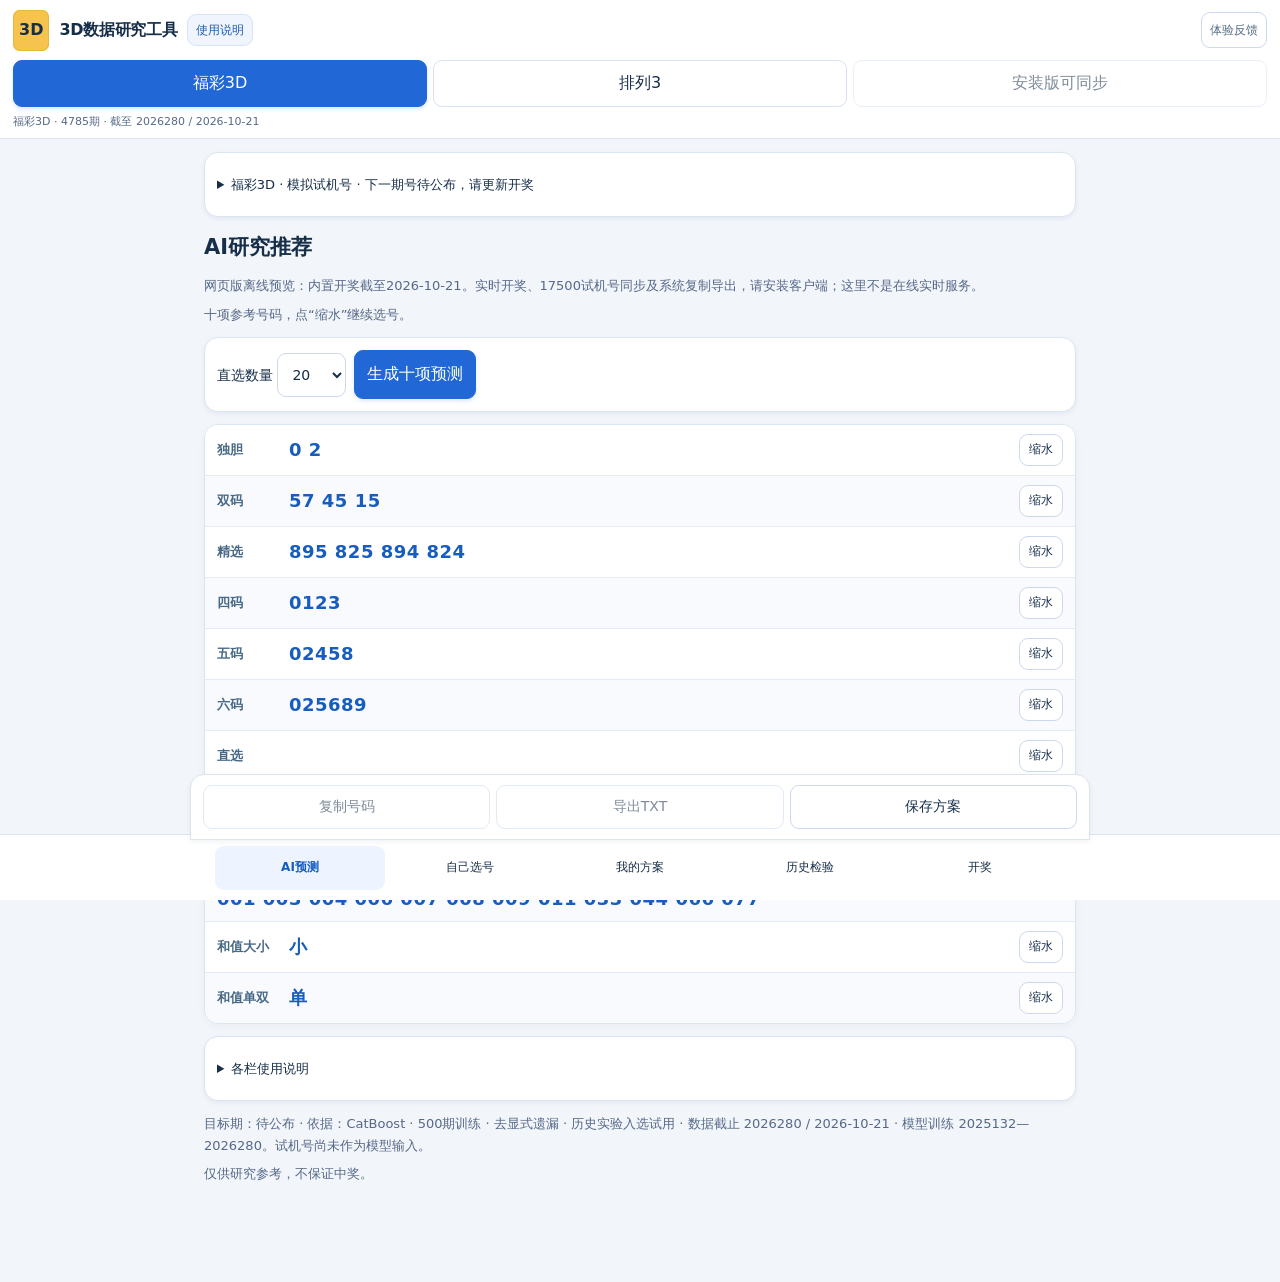
==== preview/index.html @ c7171da4 "Publish 1.0.4 ten-column trial clients and offline preview" ====
<!doctype html><html lang="zh-CN"><head><meta charset="utf-8"><meta name="viewport" content="width=device-width,initial-scale=1,viewport-fit=cover"><title>3D数据研究工具</title><link rel="stylesheet" href="style.css?v=1.0.0"><script defer src="build_info.js"></script><script defer src="conditions.js?v=1.0.0"></script><script defer src="core.js?v=1.0.0"></script><script defer src="forecast_ten.js?v=1.0.4"></script><script defer src="recovery.js?v=1.0.0"></script><script defer src="condition_ui.js?v=1.0.0"></script><script defer src="condition_panels.js?v=1.0.0"></script><script defer src="filter_flow.js?v=1.0.0"></script><script defer src="feedback.js?v=1.0.0"></script><script defer src="trial.js?v=1.0.0"></script><script defer src="workbench.js?v=1.0.0"></script><script defer src="omissions.js?v=1.0.0"></script><script defer src="workbench_ui.js?v=1.0.0"></script><script defer src="quick_conditions.js?v=1.0.0"></script><script defer src="extended_filters.js"></script><script defer src="release_checks.js?v=1.0.0"></script><script defer src="selection_ui.js?v=1.0.0"></script><script defer src="mobile_conditions.js?v=1.0.0"></script><script defer src="mobile_layout.js?v=1.0.0"></script><script defer src="app.js?v=1.0.0"></script><link rel="stylesheet" href="mobile_selection.css?v=1.0.0"><link rel="stylesheet" href="guide.css?v=1.0.0"><link rel="stylesheet" href="product_theme.css?v=1.0.0"><script defer src="product_ui.js?v=1.0.0"></script><script defer src="usability_ui.js"></script></head>
<body class="product-polish"><header><div><b class="badge">3D</b><strong>3D数据研究工具</strong><small>网页版离线预览 1.0.4</small><small class="preview-notice">离线预览 · 实时同步请用安装版</small><button id="open-usage" type="button">使用说明</button><button id="open-feedback" class="feedback-link" disabled>体验反馈</button></div><div class="switch"><button data-lottery="FC3D" class="active">福彩3D</button><button data-lottery="PL3">排列3</button><button id="update" disabled>安装版可同步</button></div><p id="status" role="status">正在读取本机数据…</p><p id="sync-status" class="hidden" role="status"></p></header>
<main><details id="trial-card" class="card hidden"><summary id="trial-summary">模拟试机号 · 尚未获取</summary><p id="trial-current"></p><p>模拟试机号 · 乐彩网（非官方）</p><p id="trial-status" role="status"></p><div class="controls"><button id="refresh-trial">刷新试机号</button><button id="open-trial-source">查看来源</button></div><p id="trial-preview" class="hidden">浏览器中显示内置记录，联网刷新请使用安卓版。</p><details><summary>最近10期试机号</summary><div id="trial-history"></div></details></details>
 <section id="prediction" class="page"><h1>AI研究推荐</h1><p>网页版离线预览：内置开奖截至2026-10-21。实时开奖、17500试机号同步及系统复制导出，请安装客户端；这里不是在线实时服务。</p><p>十项参考号码，点“缩水”继续选号。</p><div class="card controls"><label>直选数量 <select id="count"><option>10</option><option selected>20</option><option>50</option><option>100</option></select></label><button id="generate" class="primary">生成十项预测</button></div><div id="forecast"></div><div id="prediction-actions" class="card hidden mobile-actionbar"><button id="copy-forecast" disabled>复制号码</button><button id="export-forecast" disabled>导出TXT</button><button id="save-prediction">保存方案</button></div><details class="card forecast-help"><summary>各栏使用说明</summary><p>独胆：两个备选数字出现任意一个，不限位置。双码：任一组的两个不同数字同时出现，不限位置。</p><p>精选、直选：任一注与开奖号逐位相同。四码、五码、六码：开奖三位都在对应数字池内，可重号。</p><p>组三：恰有两个相同数字，不含豹子；不分位置。</p><p>和值大小：三位相加，0—13为小、14—27为大。和值单双：和值奇数为单、偶数为双。两项分别预测和检验。</p><p>本版按历史实验综合指标选入模型，尚未证明未来优势。试机号先于开奖号公布，显示当期模拟记录；预测使用已完成开奖历史，尚未把试机号作为模型输入。</p></details><p id="basis"></p><p>仅供研究参考，不保证中奖。</p></section>
 <section id="filter" class="page hidden"><div id="quick-flow" class="quick-flow hidden"></div><h1>自己选号与缩水</h1><p id="condition-instructions">选分类、勾取值，再计算。已启用的条件同时生效。</p><div id="workbench-base" class="card hidden"></div><div id="filter-explanation" class="hidden"><details class="card"><summary id="filter-selected-count">已选0项条件</summary><div id="filter-selected"></div></details><div id="filter-conflict" class="card hidden" role="status"></div><details class="card"><summary>查看缩水过程</summary><p id="filter-flow-status">计算后显示每步筛掉多少注。</p><p id="filter-baseline"></p><div id="filter-steps"></div></details></div><div id="quick-condition-menu" class="quick-condition-menu hidden"></div><div id="condition-panel-actions" class="condition-panel-actions hidden"><button id="condition-mode-common">常用条件</button><button id="condition-mode-all">全部条件</button></div><div id="condition-category-nav" class="condition-nav" aria-label="缩水条件分类"></div><div id="condition-categories"></div><div id="workbench-rules" class="card hidden"></div><details class="card"><summary>定位选择：百、十、个位</summary><div id="positions"></div><label>号码形态 <select id="pattern"><option value="all">全部</option><option value="group6">组六（全不同）</option><option value="group3">组三（恰好两同）</option><option value="triple">豹子（三同）</option></select></label></details><details class="card"><summary>组选间距与数值范围</summary><p>可设置最小值到最大值；和值、和尾、跨度也可在上方类别中多选。</p><div class="controls"><select id="field" aria-label="条件"></select><input id="range-min" type="number" min="0" value="0" aria-label="最小值"><span>到</span><input id="range-max" type="number" min="0" value="27" aria-label="最大值"><select id="range-polarity" class="condition-polarity" aria-label="数值范围处理方式"><option value="keep">保留所选</option><option value="exclude">排除所选</option></select><button id="add-range">添加</button></div><div id="ranges"></div></details><div class="card"><p id="snapshot">没有使用预测快照</p><button id="clear-snapshot" class="hidden">移除预测条件</button></div><details id="number-panel" class="card"><summary>查看保留号码</summary><textarea id="numbers" readonly aria-label="保留号码" rows="6"></textarea><button id="copy-numbers">复制号码</button></details><div class="card mobile-actionbar filter-actionbar"><p id="remaining">还未计算</p><button id="run-filter" class="primary">计算</button><button id="view-numbers">看号码</button><button id="quick-copy-numbers">复制</button><button id="save-filter">保存方案</button><button id="clear-filter">清空</button></div></section>
 <section id="plans" class="page hidden"><h1>我的方案</h1><p>方案和号码只保存在这台手机。安卓方案暂不与Windows方案互导。</p><div id="plan-list"></div></section>
 <section id="checks" class="page hidden"><h1>历史检验</h1><div class="card controls"><label>最近 <select id="window"><option>30</option><option>50</option><option>100</option><option>300</option></select>期</label><button id="check-ai" class="primary">检验AI十项</button><button id="cancel-check">取消</button><label>保存的方案 <select id="check-plan"><option value="">先保存一个方案</option></select></label><button id="check-fixed">检验该方案</button></div><p id="progress" role="status"></p><div id="check-result"></div><div class="card"><p>AI检验读取使用开奖前历史重建的已审计记录，按固定周期训练；未覆盖期数跳过，不是当时已发布的预测。固定方案检验则用当前保存的号码与过去开奖比较，不能算作提前预测。</p><p>“猜中期数”表示号码符合该栏规则；各栏规则和随机基准不同。历史命中率不代表未来中奖概率。</p></div></section>
 <section id="draws" class="page hidden"><h1>开奖历史</h1><div id="omission-workbench" class="card hidden"></div><div id="draw-list"></div><div class="card"><h2>版本更新</h2><p id="release-status">公开下载页可直接查看版本和下载APK。</p><button id="check-release">检查新版</button><button id="open-download">打开下载页</button><p>新版发布后，下载页自动更新。安装新APK需要你确认；更新时须使用同一签名。开奖数据可以单独更新。</p></div></section>
</main><nav aria-label="页面"><button data-page="prediction" class="active">AI预测</button><button data-page="filter">自己选号</button><button data-page="plans">我的方案</button><button data-page="checks">历史检验</button><button data-page="draws">开奖</button></nav><div id="feedback-panel" class="feedback-overlay hidden" role="dialog" aria-modal="true" aria-labelledby="feedback-title"><div class="card feedback-card"><div class="feedback-heading"><h2 id="feedback-title">体验反馈</h2><button id="close-feedback">关闭</button></div><p>遇到问题或有功能建议，可以通过微信联系我。</p><strong id="feedback-contact">微信：RURU250203</strong><button id="copy-feedback-contact">复制微信号</button><label for="feedback-type">反馈类型</label><select id="feedback-type"><option>使用问题</option><option>功能建议</option><option>开奖数据</option><option>其他反馈</option></select><label for="feedback-message">问题或建议</label><textarea id="feedback-message" rows="5" maxlength="1000" placeholder="例如：在哪个页面、怎样操作后出现了什么问题"></textarea><button id="copy-feedback-message" class="primary">复制反馈内容</button><div id="feedback-output-wrap" class="hidden"><label for="feedback-output">整理好的反馈</label><textarea id="feedback-output" readonly rows="5"></textarea></div><p id="feedback-note" role="status">复制后通过微信发送；也可以附上问题截图。</p></div></div><div id="toast" role="status" class="hidden"></div></body></html>
---- preview/style.css ----
:root{font:16px system-ui,-apple-system,"Microsoft YaHei",sans-serif;color:#172342;background:#f3f6fc}*{box-sizing:border-box}body{margin:0}header{padding:14px 16px 8px;background:#fff;border-bottom:1px solid #dce5f3}header>div:first-child{display:flex;align-items:center;gap:10px;flex-wrap:wrap}header small{color:#657594;font-size:12px}.badge{background:#f7c14a;padding:8px;border-radius:10px}.switch{display:flex;gap:8px;margin-top:14px}.switch button{flex:1}h1{font-size:23px;margin:14px 0}h2{font-size:17px;margin:0 0 12px}p{line-height:1.65;color:#566988;font-size:14px;overflow-wrap:anywhere}#status{margin-bottom:0;font-size:12px}main{padding:8px 14px 90px;max-width:900px;margin:auto}.card{background:#fff;border:1px solid #dce5f3;border-radius:14px;padding:16px;margin:12px 0}button,select,input,textarea{font:inherit;border:1px solid #ccd9ed;border-radius:9px;background:#fff;color:inherit}button{min-height:44px;padding:9px 12px;cursor:pointer}button:disabled{opacity:.5;cursor:default}button.active,button.primary{background:#2565dd;color:#fff;border-color:#2565dd}button:focus-visible,input:focus-visible,select:focus-visible{outline:3px solid #85b6ff}input,select{padding:10px;min-height:44px;max-width:100%}.controls{display:flex;gap:8px;flex-wrap:wrap;align-items:center}label{font-size:14px}.forecast-row{margin:10px 0;background:#fff;border:1px solid #dce5f3;border-radius:13px;padding:14px}.forecast-row h2{display:flex;align-items:center;justify-content:space-between}.forecast-row .values{font-size:20px;color:#215dcb;font-weight:700;letter-spacing:1px;line-height:1.8;overflow-wrap:anywhere}.forecast-row p{font-size:12px;margin:8px 0}.forecast-row button{font-size:12px;min-height:36px}.position{margin-bottom:14px}.digits{display:flex;flex-wrap:wrap;gap:6px;margin-top:8px}.digits button{width:42px;padding:8px}.range{display:flex;justify-content:space-between;align-items:center;margin-top:10px}#range-min,#range-max{width:68px}#numbers{width:100%;margin:12px 0;padding:10px;line-height:1.6;resize:vertical}.hidden{display:none!important}nav{position:fixed;bottom:0;left:0;right:0;display:flex;background:#fff;padding:8px 5px max(8px,env(safe-area-inset-bottom));border-top:1px solid #dce5f3;z-index:5}nav button{flex:1;border:0;font-size:12px;padding:10px 2px}#toast{position:fixed;bottom:88px;left:16px;right:16px;max-width:650px;margin:auto;background:#172342;color:white;padding:14px;border-radius:12px;z-index:9;font-size:14px}.table-wrap{overflow:auto}table{width:100%;border-collapse:collapse;font-size:13px}td,th{padding:12px 7px;border-bottom:1px solid #e4ebf6;text-align:left;white-space:nowrap}summary{cursor:pointer;padding:8px 0}pre{white-space:pre-wrap;overflow-wrap:anywhere;font:13px system-ui;line-height:1.65}.plan-card button{margin:4px}#remaining{font-weight:700;color:#215dcb}@media(min-width:720px){nav{justify-content:center}nav button{max-width:170px}#forecast{display:grid;grid-template-columns:1fr 1fr;gap:0 12px}}@media(max-width:370px){main{padding-left:10px;padding-right:10px}button{padding:8px}header strong{font-size:15px}}
.condition-category>summary{display:flex;justify-content:space-between;align-items:center;gap:8px;min-height:44px}.condition-category>summary:before{content:'▸';color:#2565dd}.condition-category[open]>summary:before{content:'▾'}.condition-status{font-size:12px;color:#657594;margin-left:auto}.condition-status.enabled{color:#128363}.condition-options{display:grid;grid-template-columns:repeat(auto-fill,minmax(65px,1fr));gap:7px;margin:12px 0}.condition-chip{display:flex;align-items:center;justify-content:center;gap:5px;min-height:44px;border:1px solid #dce5f3;border-radius:9px;cursor:pointer;padding:6px;font-size:13px}.condition-chip input{padding:0;min-height:0;width:16px;height:16px;accent-color:#2565dd}.condition-chip:has(input:checked){background:#edf4ff;border-color:#2565dd}.condition-clause{padding:12px 0;border-top:1px solid #e4ebf6;margin-top:10px}.condition-clause select{width:100%}.condition-clause input[type=text]{width:140px}
/* Mobile operation layout: fixed primary actions and one condition editor. */
header{padding:10px 14px 7px}.badge{padding:6px}header strong{font-size:16px}header small{font-size:11px}.switch{margin-top:8px;gap:6px}.switch button{padding:8px;min-height:40px}#status{font-size:11px;line-height:1.5;margin-top:7px}main{padding-bottom:200px}h1{font-size:21px;margin:12px 0 8px}.page>p{margin:7px 0;font-size:13px}.card{padding:12px}.mobile-actionbar{position:fixed;bottom:calc(60px + env(safe-area-inset-bottom));left:0;right:0;max-width:900px;margin:0 auto;z-index:6;display:flex;gap:6px;align-items:center;justify-content:center;border-radius:14px 14px 0 0;padding:10px 12px;box-shadow:0 -4px 14px #1723420d}.mobile-actionbar button{flex:1;font-size:14px;padding:8px;min-height:44px}.filter-actionbar{flex-wrap:wrap}.filter-actionbar #remaining{flex-basis:100%;margin:0 0 3px;font-size:13px;line-height:1.4}#toast{bottom:170px}.condition-nav{display:grid;grid-template-columns:repeat(5,minmax(0,1fr));gap:6px;margin:12px 0}.condition-nav button{display:flex;flex-direction:column;justify-content:center;align-items:center;min-height:44px;padding:6px 2px;font-size:12px;line-height:1.3;gap:2px}.condition-nav small:empty{display:none}.condition-nav small{font-size:10px}.condition-nav button.enabled:not(.active){border-color:#128363;color:#128363}.condition-category{margin-top:10px}.condition-category>p{font-size:12px;margin:8px 0}.condition-clause p{font-size:12px;margin:8px 0}.condition-options{gap:6px;margin:8px 0}.condition-chip{padding:5px}.condition-clause .controls strong{font-size:13px}.condition-clause .controls button{min-height:36px;font-size:12px;padding:5px 8px}#forecast{display:block;background:#fff;border:1px solid #dce5f3;border-radius:14px;overflow:hidden}.forecast-row{padding:9px 12px;margin:0;border:0;border-bottom:1px solid #e4ebf6;border-radius:0}.forecast-row:last-child{border-bottom:0}.forecast-row h2{font-size:15px;margin:0 0 2px}.forecast-row button{min-height:32px;padding:4px 9px;font-size:12px}.forecast-row .values{font-size:18px;line-height:1.5;letter-spacing:.5px}.forecast-row p{display:none}.forecast-help{font-size:13px}.forecast-help p{font-size:12px}.page.hidden .mobile-actionbar{display:none}@media(max-width:360px){.condition-nav{grid-template-columns:repeat(4,minmax(0,1fr))}.mobile-actionbar button{font-size:13px}}@media(min-width:720px){#forecast{display:block}.condition-nav{grid-template-columns:repeat(10,minmax(0,1fr))}}
.forecast-row{display:grid;grid-template-columns:44px minmax(0,1fr) 44px;align-items:center;column-gap:8px}.forecast-row h2{display:block;margin:0;grid-column:1;grid-row:1}.forecast-row .values{grid-column:2;grid-row:1}.forecast-row button{grid-column:3;grid-row:1;justify-self:end}.forecast-row.long-values .values{grid-column:1/-1;grid-row:2;margin-top:4px}
#sync-status{font-size:11px;line-height:1.5;margin:5px 0 0}
.filter-selected-row{display:flex;align-items:center;gap:8px;padding:8px 0;border-bottom:1px solid #e4ebf6}.filter-selected-row span{flex:1;min-width:0;overflow-wrap:anywhere;font-size:13px;line-height:1.6}.filter-selected-row button{flex-shrink:0;font-size:13px}.filter-step{padding:8px 0;border-bottom:1px solid #e4ebf6}.filter-step p{margin:5px 0}#filter-conflict{background:#fff7ee;border-color:#edc795}#filter-conflict h2{font-size:16px;line-height:1.6}.filter-actionbar button{min-width:0;font-size:12px;padding:8px 4px}

.feedback-link{margin-left:auto;font-size:12px;padding:5px 8px;min-height:36px}.feedback-overlay{position:fixed;inset:0;z-index:20;background:#17234288;display:flex;align-items:center;justify-content:center;padding:16px max(12px,env(safe-area-inset-right)) 16px max(12px,env(safe-area-inset-left))}.feedback-card{width:100%;max-width:460px;max-height:calc(100vh - 32px);max-height:calc(100dvh - 32px);overflow-y:auto;margin:0}.feedback-heading{display:flex;align-items:center;justify-content:space-between;gap:12px}.feedback-heading h2{margin:0}.feedback-card label{display:block;margin:12px 0 6px}.feedback-card textarea,.feedback-card select{width:100%;padding:10px;line-height:1.6}.feedback-card strong{display:block;margin:8px 0;overflow-wrap:anywhere}.feedback-card textarea{resize:vertical}.feedback-card #copy-feedback-message{width:100%;margin-top:10px}.feedback-open{overflow:hidden}#trial-card{margin:5px 0;font-size:13px}#trial-card p{font-size:12px;margin:6px 0}#trial-card summary{overflow-wrap:anywhere}#trial-current{font-weight:700;color:#215dcb}

.condition-panel-actions{display:flex;gap:8px;margin:12px 0}.condition-panel-actions button{flex:1}.condition-panel-actions~#condition-categories .condition-category>summary{gap:6px}.condition-panel-actions~#condition-categories .condition-options{grid-template-columns:repeat(auto-fill,minmax(48px,1fr))}.condition-panel-actions~#condition-categories .condition-clause{padding:8px 0}.condition-panel-actions~#condition-categories .condition-category>p{margin:4px 0;font-size:11px}

/* Base pools, extra conditions and omission statistics share the existing mobile layout. */
#workbench-base label,#wb-rule-form label,#omission-workbench label{display:block;margin:10px 0}#workbench-base input,#workbench-base textarea,#wb-rule-form input,#wb-rule-form textarea,#omission-workbench input{width:100%;box-sizing:border-box;margin-top:5px}#workbench-base button,#workbench-rules button{margin:4px 5px 4px 0}#workbench-base select,#workbench-rules select{max-width:100%}.wb-saved-row{border-top:1px solid #dce5f4;padding:12px 0}.wb-saved-row strong,.wb-saved-row p{overflow-wrap:anywhere}.omission-menu{display:grid;grid-template-columns:repeat(3,minmax(0,1fr));gap:7px}.omission-menu button{font-size:12px;padding:10px 4px}.omission-row{display:grid;grid-template-columns:1fr 1fr;gap:6px;border-top:1px solid #dce5f4;padding:12px 0;font-size:12px}.omission-row strong{grid-column:1/-1;font-size:16px}.omission-row span{overflow-wrap:anywhere}#omission-workbench .controls{flex-wrap:wrap}#omission-workbench p{font-size:12px;line-height:1.6}

.quick-flow,.quick-condition-menu{display:grid;gap:7px;margin:12px 0}.quick-flow{grid-template-columns:repeat(3,minmax(0,1fr))}.quick-flow #clear-filter{grid-column:1/-1;justify-self:end;font-size:12px;min-height:32px}.quick-condition-menu{grid-template-columns:repeat(3,minmax(0,1fr))}.quick-flow button,.quick-condition-menu button{padding:9px 4px;font-size:12px;min-height:42px}.quick-editor-row{border-top:1px solid #e4ebf6;padding:10px 0}.quick-editor-row label{display:block;margin:8px 0}.quick-editor-row input[type=text],.quick-editor-row textarea{width:100%;box-sizing:border-box;margin-top:5px}.quick-editor-row textarea{min-height:100px}.quick-editor-row p{font-size:12px;line-height:1.6}.quick-digits{display:grid;grid-template-columns:repeat(5,minmax(0,1fr));gap:6px}.quick-digits label{display:flex;gap:4px;align-items:center;border:1px solid #dce5f4;border-radius:8px;padding:8px}.quick-digits input{width:auto}.quick-condition-card>summary{display:flex;justify-content:space-between;gap:8px}.quick-condition-card select{max-width:100%;margin:8px 0}.quick-rule-note{color:#446080}.quick-actionbar #wb-base-transfer{margin:0;min-width:0;flex:1}.quick-actionbar button{flex:1;min-width:0}.quick-actionbar .hidden{display:none}#quick-recovery{background:#fff7ee}
---- preview/mobile_selection.css ----
.mobile-direct-selection #filter h1{font-size:21px;margin:12px 0 6px}
.mobile-direct-selection:has(#filter:not(.hidden)) #trial-card{display:none}
.mobile-direct-selection>header{padding:10px 13px 8px}
.mobile-direct-selection>header small{display:none}
.mobile-direct-selection>header .badge{padding:6px;border-radius:7px}
.mobile-direct-selection>header .switch{margin-top:9px}
.mobile-direct-selection>header #status{font-size:11px;margin:7px 0 0}
.mobile-direct-selection #mobile-filter-heading{display:flex;align-items:center;justify-content:space-between;gap:8px}
.mobile-direct-selection #mobile-filter-heading #clear-filter{font-size:11px;min-height:30px;padding:4px 8px}
.mobile-direct-selection #condition-instructions{font-size:12px;margin:4px 0 10px}
.mobile-direct-selection #quick-flow{position:sticky;top:0;z-index:4;display:grid;grid-template-columns:repeat(3,minmax(0,1fr));gap:5px;background:#f3f6fc;padding:7px 0;margin:0 0 10px}
.mobile-direct-selection #quick-flow button{min-height:43px;font-size:15px;font-weight:600;border-radius:7px}
.mobile-direct-selection #quick-flow #clear-filter{grid-column:1/-1;min-height:28px;padding:3px 8px;font-size:11px;justify-self:end;font-weight:400}
.mobile-direct-selection #mobile-filter-panels{min-width:0}
.mobile-direct-selection #mobile-condition-picker{width:100%;min-height:43px;margin:0 0 10px;font-size:14px;background:#fff}
.mobile-direct-selection #quick-condition-menu,.mobile-direct-selection #condition-panel-actions{display:none!important}
.mobile-direct-selection #workbench-base{margin-top:0;padding:13px;border-radius:10px}
.mobile-direct-selection #workbench-base>h2{font-size:16px;margin-bottom:6px}
.mobile-direct-selection #workbench-base>p{font-size:12px;margin:6px 0}
.mobile-direct-selection #wb-base-current{padding:9px;background:#edf4ff;border-radius:7px;color:#215dcb;font-weight:600}
.mobile-direct-selection #workbench-base textarea{min-height:105px;font:15px/1.7 Consolas,monospace;padding:9px}
.mobile-direct-selection #workbench-base input{min-height:42px;padding:9px}
.mobile-direct-selection #workbench-base button{min-height:40px;font-size:13px;padding:7px 10px;margin:4px 4px 4px 0}
.mobile-direct-selection #wb-rule-shortcut{display:none}
.mobile-direct-selection .desktop-hidden-base-use,.mobile-direct-selection .quick-editor-row>label:first-child{display:none!important}
.mobile-direct-selection .desktop-base-choice{display:inline-flex!important;align-items:center;gap:8px;min-height:44px;margin:5px 4px!important;padding:7px 12px;border:1px solid #ccd9ed;border-radius:7px;cursor:pointer}
.mobile-direct-selection .desktop-base-choice input[type=radio]{width:19px!important;height:19px!important;min-height:0!important;padding:0!important;margin:0!important;accent-color:#2565dd}
.mobile-direct-selection .desktop-base-choice:has(input:checked){background:#edf4ff;border-color:#2565dd;color:#215dcb}
.mobile-direct-selection .wb-saved-row{padding:12px 0}
.mobile-direct-selection .wb-saved-row p{font-size:11px;line-height:1.5;margin:6px 0}
.mobile-direct-selection #quick-condition-menu{margin:0 0 10px;grid-template-columns:repeat(3,minmax(0,1fr));gap:5px}
.mobile-direct-selection #quick-condition-menu button{font-size:12px;min-height:40px;border-radius:7px}
.mobile-direct-selection #condition-panel-actions{margin:8px 0}
.mobile-direct-selection #condition-panel-actions button{min-height:35px;font-size:13px}
.mobile-direct-selection .condition-category,.mobile-direct-selection .quick-condition-card{border-radius:9px;padding:12px;margin:8px 0;scroll-margin-top:66px}
.mobile-direct-selection #mobile-filter-conditions>details.card{scroll-margin-top:66px}
.mobile-direct-selection .condition-category>summary,.mobile-direct-selection .quick-condition-card>summary{font-size:14px;min-height:36px;padding:4px 0}
.mobile-direct-selection .condition-category>p{font-size:11px!important;line-height:1.5;margin:5px 0!important}
.mobile-direct-selection .condition-clause{margin-top:6px;padding:7px 0}
.mobile-direct-selection .condition-clause p{font-size:12px;margin:7px 0}
.mobile-direct-selection .condition-clause .controls strong{font-size:12px;font-weight:400;margin-right:auto}
.mobile-direct-selection .condition-clause .controls button{min-height:32px;font-size:11px;padding:5px 7px}
.mobile-direct-selection .condition-options,.mobile-direct-selection .quick-digits{display:grid;grid-template-columns:repeat(5,minmax(0,1fr));gap:5px;margin:8px 0}
.mobile-direct-selection #condition-categories .condition-options.mobile-digit-grid,.mobile-direct-selection .quick-digits.mobile-digit-grid{grid-template-columns:repeat(10,minmax(0,1fr));gap:3px}
.mobile-direct-selection #condition-categories .condition-options.mobile-value-grid{grid-template-columns:repeat(7,minmax(0,1fr));gap:4px}
.mobile-direct-selection .condition-chip,.mobile-direct-selection .quick-digits label{position:relative;display:flex;align-items:center;justify-content:center;min-width:0;min-height:42px;border-radius:6px;padding:5px 2px;font-size:13px;margin:0}
.mobile-direct-selection .mobile-digit-grid label{font-size:15px}
.mobile-direct-selection .condition-chip input,.mobile-direct-selection .quick-digits input{position:absolute;opacity:0;inset:0;width:100%;height:100%;min-height:0;margin:0;padding:0;cursor:pointer}
.mobile-direct-selection .condition-chip:has(input:checked),.mobile-direct-selection .quick-digits label:has(input:checked){background:#2565dd;color:#fff;border-color:#2565dd}
.mobile-direct-selection .condition-chip.mobile-selected,.mobile-direct-selection .quick-digits label.mobile-selected{background:#2565dd;color:#fff;border-color:#2565dd}
.mobile-direct-selection .condition-chip:has(input:focus-visible),.mobile-direct-selection .quick-digits label:has(input:focus-visible){outline:3px solid #85b6ff;outline-offset:1px}
.mobile-direct-selection .desktop-paused-note{font-size:12px;color:#80602e;background:#fff7e9;padding:8px;border-radius:6px}
.mobile-direct-selection .desktop-paused-rule .quick-digits{opacity:.55}
.mobile-direct-selection #workbench-rules{padding:12px;border-radius:9px}
.mobile-direct-selection #workbench-rules>h2{font-size:15px}
.mobile-direct-selection #filter-explanation .card{border-radius:9px;padding:12px;margin:0 0 10px}
.mobile-direct-selection #number-panel{margin:8px 0;padding:12px;border-radius:9px}
.mobile-direct-selection #number-panel textarea{font-size:16px;line-height:1.8;min-height:180px;background:#f8faff;color:#244c86}
.mobile-direct-selection #number-panel #copy-numbers{display:none}
.mobile-direct-selection #filter .quick-actionbar{position:fixed;bottom:66px;left:0;right:0;width:100%;margin:0;padding:10px 12px;background:#fff;border-top:1px solid #dce5f3;border-radius:0;z-index:5;box-shadow:0 -4px 14px #1723420d;gap:6px}
.mobile-direct-selection #filter .quick-actionbar #remaining{font-size:13px;flex-basis:100%;line-height:1.5;margin:0 0 3px}
.mobile-direct-selection #filter .quick-actionbar button{min-height:44px;font-size:13px;flex:1;padding:7px 3px;margin:0}
.mobile-direct-selection #filter .quick-actionbar #run-filter{flex:1.25;font-weight:700}
.mobile-direct-selection main{padding-bottom:210px}
.mobile-direct-selection nav{min-height:66px;align-items:center}
.mobile-direct-selection nav button{min-height:44px}
.mobile-direct-selection #toast{bottom:190px}
@media(min-width:720px){.mobile-direct-selection #filter{max-width:600px;margin:auto}.mobile-direct-selection #filter .quick-actionbar{max-width:600px;left:50%;transform:translateX(-50%)}}
.mobile-condition-overview-on #mobile-condition-picker{display:none}
.mobile-condition-overview-on #mobile-condition-overview{scroll-margin-top:66px}
.mobile-condition-overview-on .mobile-overview-title{display:flex;justify-content:space-between;align-items:center;margin:0 0 9px;font-size:14px}
.mobile-condition-overview-on .mobile-overview-title>span{font-size:11px;color:#6b7b96}
.mobile-condition-overview-on #mobile-condition-grid{display:grid;grid-template-columns:repeat(4,minmax(0,1fr));gap:6px}
.mobile-condition-overview-on .mobile-condition-tile{position:relative;display:flex;align-items:center;justify-content:center;min-width:0;min-height:44px;margin:0;padding:9px 2px;background:#fff;border:1px solid #d4deef;border-radius:7px;color:#243953;font-size:12px;line-height:1.35;overflow-wrap:anywhere}
.mobile-condition-overview-on .mobile-condition-tile small{position:absolute;top:1px;right:3px;font-size:9px;line-height:1;color:#2160c7}
.mobile-condition-overview-on .mobile-condition-tile.is-selected{background:#eaf2ff;border-color:#2768df;color:#164eaf;font-weight:600}
.mobile-condition-overview-on .mobile-condition-tile.is-incomplete{border-color:#b57725;background:#fff5e5;color:#8b590d}
.mobile-condition-overview-on .mobile-condition-tile.is-editing{box-shadow:inset 0 0 0 1px #2768df}
.mobile-condition-overview-on .mobile-condition-tile:focus-visible{outline:3px solid #85b6ff;outline-offset:1px}
.mobile-condition-overview-on #mobile-selected-overview{margin-top:10px;border:1px solid #d4deef;border-radius:7px;background:#fff;padding:10px;font-size:12px}
.mobile-condition-overview-on #mobile-selected-overview summary{min-height:24px;line-height:24px}
.mobile-condition-overview-on #mobile-selected-overview>div>div{display:flex;gap:5px;border-top:1px solid #e4eaf4;margin-top:7px;padding-top:7px}
.mobile-condition-overview-on #mobile-selected-overview button{min-height:40px;text-align:left;white-space:normal;font-size:12px;padding:6px;min-width:0;overflow-wrap:anywhere}
.mobile-condition-overview-on #mobile-selected-overview button:first-child{flex:1}
.mobile-condition-overview-on .mobile-reference-link{margin:5px 0 0;font-size:11px;padding:3px 6px;min-height:32px;background:transparent;color:#657b9e;border:0}
.mobile-condition-overview-on .mobile-editor-heading{display:flex;align-items:center;gap:12px;margin:8px 0;font-size:14px;scroll-margin-top:66px}
.mobile-condition-overview-on .mobile-editor-heading button{min-height:42px;font-size:13px;padding:6px 10px}
.mobile-condition-overview-on #condition-categories>.condition-category:not(.mobile-editing),.mobile-condition-overview-on #quick-cards>.quick-condition-card:not(.mobile-editing),.mobile-condition-overview-on #mobile-filter-conditions>details.card:not(.mobile-editing),.mobile-condition-overview-on #mobile-filter-conditions>.card:not(#workbench-rules):not(.mobile-editing){display:none!important}
.mobile-condition-overview-on #condition-categories>.condition-category.mobile-editing{display:block!important}
.mobile-condition-overview-on #workbench-rules.mobile-tools-empty{display:none!important}
.mobile-condition-overview-on #workbench-rules:not(.mobile-tools-empty){display:block!important;margin-top:0;padding:0;border:0;background:transparent}
.mobile-condition-overview-on #workbench-rules>h2{display:none}
/* Keep the catalogue and the active editor in independent panes. */
.mobile-editor-open #mobile-filter-panels{min-height:100vh}
.mobile-editor-open #quick-flow{position:fixed;top:0;left:0;right:0;margin:0;padding:7px 12px;height:58px;z-index:12;box-sizing:border-box}
.mobile-editor-open #mobile-filter-conditions:not(.hidden){position:fixed;inset:58px 0 176px;z-index:11;background:#f3f6fc;padding:8px 12px;display:flex;flex-direction:column;min-height:0;overflow:hidden;overflow:clip}
.mobile-editor-open #mobile-condition-overview{flex:none;max-height:clamp(96px,calc(100% - 230px),360px);overflow:auto;overscroll-behavior:contain;padding-bottom:3px}
.mobile-editor-open #mobile-selected-overview,.mobile-editor-open .mobile-reference-link{display:none}
.mobile-editor-open #mobile-condition-grid{gap:4px}
.mobile-editor-open .mobile-condition-tile{min-height:40px}
.mobile-editor-open #mobile-editor-heading{flex:none;min-height:44px;margin:4px 0;gap:8px}
.mobile-editor-open #mobile-editor-heading strong{flex:1;font-size:14px}
.mobile-editor-open #mobile-editor-heading button{font-size:12px;padding:5px 9px;min-height:36px}
.mobile-editor-open #mobile-editor-heading button:last-child{display:none;background:#2565dd;border-color:#2565dd;color:white}
.mobile-editor-open #condition-categories{display:none}
.mobile-editor-open #mobile-filter-conditions[data-editor-kind=category] #condition-categories{display:block;flex:1;min-height:0;overflow:auto;overscroll-behavior:contain}
.mobile-editor-open #mobile-filter-conditions[data-editor-kind=quick] #workbench-rules{flex:1;min-height:0;overflow:auto;overscroll-behavior:contain}
.mobile-editor-open #mobile-filter-conditions[data-editor-kind=other]>.mobile-editing{flex:1;min-height:0;overflow:auto;overscroll-behavior:contain}
.mobile-editor-open .condition-category.mobile-editing,.mobile-editor-open .quick-condition-card.mobile-editing{margin:0!important}
@media(max-height:600px){.mobile-editor-open #mobile-filter-conditions:not(.hidden){bottom:66px}.mobile-editor-open #mobile-condition-overview{max-height:104px}.mobile-editor-open #mobile-editor-heading button:last-child{display:block}.mobile-editor-open #filter .quick-actionbar{visibility:hidden}}
@media(min-width:720px){.mobile-editor-open #mobile-filter-conditions:not(.hidden),.mobile-editor-open #quick-flow{width:600px;left:50%;right:auto;transform:translateX(-50%)}}
---- preview/guide.css ----
:root{font:16px/1.8 system-ui,-apple-system,"Microsoft YaHei",sans-serif;color:#192d46;background:#f3f6fa}*{box-sizing:border-box}.guide-document{margin:0;padding:40px 24px}.guide-document .usage-content{max-width:860px;margin:auto;background:white;padding:48px;border:1px solid #dce4ee;border-radius:20px}.usage-content{line-height:1.8;color:#263d58;overflow-wrap:anywhere}.usage-content h1{font-size:clamp(27px,4vw,40px);line-height:1.3;margin:12px 0 20px;color:#112a46}.usage-content h2{font-size:21px;margin:0 0 18px;color:#112a46}.usage-content p,.usage-content li,.usage-content dd{font-size:14px;line-height:1.9;color:#4d627a}.usage-content section{padding:28px 0;border-top:1px solid #dfe7f0;scroll-margin-top:20px}.usage-content li{margin:10px 0}.usage-content ol,.usage-content ul{padding-left:24px}.usage-content strong{color:#203c5b}.usage-content code{background:#edf3fb;color:#1559ad;padding:3px 6px;border-radius:4px;font-size:14px;white-space:normal}.usage-content .guide-kicker{color:#1a63d1;font-size:12px;font-weight:700;letter-spacing:1px}.usage-content .guide-intro{font-size:17px}.usage-content .guide-version,.usage-content .guide-footer{font-size:12px;color:#65758a}.usage-content .guide-toc{display:flex;flex-wrap:wrap;gap:8px;margin:24px 0;background:none;position:static;padding:0;box-shadow:none;border:0;min-height:0}.usage-content .guide-toc a{font-size:13px;color:#1559ad;text-decoration:none;background:#edf4ff;padding:7px 12px;border-radius:7px}.usage-content a:focus-visible,.usage-content summary:focus-visible{outline:3px solid #76a9ef;outline-offset:3px}.usage-content dt{font-weight:700;color:#203c5b;margin:20px 0 6px;font-size:15px}.usage-content dd{margin:0}.usage-content .guide-note{background:#edf4ff;padding:12px 15px;border-left:3px solid #2874da;border-radius:0 6px 6px 0}.usage-content details{padding:14px 0;border-bottom:1px solid #e3eaf3}.usage-content summary{cursor:pointer;font-size:14px;font-weight:650;color:#203c5b}.usage-content details p{margin-bottom:0}.usage-content .guide-footer{border-top:1px solid #dfe7f0;padding-top:24px}@media(max-width:600px){.guide-document{padding:12px}.guide-document .usage-content{padding:24px 20px;border-radius:12px}.usage-content .guide-intro{font-size:15px}.usage-content h2{font-size:19px}}
---- preview/product_theme.css ----
.product-polish{--product-blue:#2168d6;--product-ink:#172e49;--product-line:#dce5ef;background:#f2f5fa;color:var(--product-ink);font-family:system-ui,-apple-system,"Microsoft YaHei",sans-serif;font-variant-numeric:tabular-nums}
.product-polish>header{border-bottom-color:var(--product-line);background:#fff}.product-polish>header strong{letter-spacing:-.3px}.product-polish .badge{background:#f5c34e;color:#172e49;box-shadow:inset 0 0 0 1px #eab642}.product-polish .card{border-color:var(--product-line);box-shadow:0 2px 5px #173b6210}.product-polish button{transition:background-color .12s,border-color .12s}.product-polish button:hover:not(:disabled){border-color:#7b9fcf;background:#f2f7ff}.product-polish button.primary,.product-polish .switch .active{background:var(--product-blue);border-color:var(--product-blue);color:white;box-shadow:0 2px 4px #2168d629}.product-polish button.primary:hover,.product-polish .switch .active:hover{background:#1858b9;color:white}.product-polish button:focus-visible,.product-polish select:focus-visible,.product-polish textarea:focus-visible,.product-polish input:focus-visible{outline:3px solid #91baf3;outline-offset:2px}.product-polish button:disabled{opacity:.55;cursor:not-allowed}.product-polish .switch button{border-color:#d8e2f0}.product-polish #open-usage{min-height:32px;padding:4px 8px;font-size:12px;color:#1f5dac;background:#f0f5fd;border-color:#d7e4f6}.product-polish .feedback-link{background:transparent;color:#576d85}.product-polish #forecast{border-color:var(--product-line);box-shadow:0 3px 10px #173b6209}.product-polish .forecast-row h2{color:#476987;font-size:13px}.product-polish .forecast-row .values{color:#175dbe;font-weight:700;font-variant-numeric:tabular-nums}.product-polish .forecast-row:nth-child(even){background:#f8fafd}.product-polish>nav{background:#fff;border-color:var(--product-line)}.product-polish>nav button.active{color:#145cbf;background:#edf4ff;font-weight:700}.product-polish #mobile-condition-grid .mobile-condition-tile{border-color:#d4dfed;box-shadow:0 1px 2px #173b6205;background:#fff;color:#304963}.product-polish #mobile-condition-grid .mobile-condition-tile.is-selected{background:#e9f2ff;color:#1255ad;border-color:#6c9ee5}.product-polish #mobile-condition-grid .mobile-condition-tile.is-editing{box-shadow:inset 0 0 0 1px #2168d6;background:#dcecff}.product-polish #mobile-condition-grid .mobile-condition-tile.is-incomplete{background:#fff5e4;color:#8b5708;border-color:#c69035}.product-polish #quick-flow{background:#f2f5fa}.product-polish #quick-flow button.active{background:#e5effe;color:#145ab9;border-color:#8fb5ec;font-weight:750}.product-polish #mobile-editor-heading{border-bottom:1px solid #dae5f2;padding-bottom:4px}.product-polish #mobile-editor-heading strong{color:#155cb9}.product-polish #mobile-editor-heading .condition-help{padding-left:7px;padding-right:7px;color:#456483;background:#f4f8fd}.product-polish .condition-chip:has(input:checked),.product-polish .condition-chip.mobile-selected,.product-polish .quick-digits label:has(input:checked),.product-polish .quick-digits label.mobile-selected{background:#2168d6;color:#fff;border-color:#2168d6}.product-polish #number-panel textarea{background:#f4f8fe;color:#204b7e}.product-polish #remaining{color:#274f7c}.product-polish .desktop-condition-tile{border-color:#d4dfed}.product-polish .usage-overlay{position:fixed;inset:0;z-index:1000;background:#142b49a6;display:flex;align-items:center;justify-content:center;padding:24px}.product-polish .usage-overlay.hidden{display:none!important}.product-polish .usage-dialog{width:min(880px,100%);height:min(820px,calc(100dvh - 48px));background:#fff;border:1px solid #d6e1f0;border-radius:16px;box-shadow:0 22px 80px #071b3940;display:flex;flex-direction:column;overflow:hidden}.product-polish .usage-dialog-heading{display:flex;align-items:center;justify-content:space-between;gap:15px;padding:13px 24px;background:#f8fafe;border-bottom:1px solid #dce5ef;flex:none}.product-polish .usage-dialog-heading h2{margin:0;font-size:17px}.product-polish .usage-dialog-heading button{min-height:36px;font-size:13px}.product-polish .usage-dialog-content{overflow:auto;overscroll-behavior:contain;padding:10px 30px 30px;min-height:0}.product-polish.usage-open{overflow:hidden}.product-polish .usage-content nav{position:static;display:flex;inset:auto;transform:none;width:auto;max-width:none;height:auto}.product-polish .usage-content h1{font-size:30px}.product-polish .usage-content h2{font-size:20px}.product-polish .usage-content .guide-toc a{min-height:40px}.product-polish .usage-content details{background:transparent;border-radius:0;box-shadow:none}.product-polish .usage-content .guide-kicker{margin-top:18px}@media(max-width:600px){.product-polish .usage-overlay{padding:8px}.product-polish .usage-dialog{height:calc(100dvh - 16px);border-radius:12px}.product-polish .usage-dialog-heading{padding:10px 16px}.product-polish .usage-dialog-content{padding:6px 18px 24px}.product-polish .usage-content h1{font-size:27px}}@media(prefers-reduced-motion:reduce){.product-polish button{transition:none}}
.product-polish .usage-content .guide-toc{flex-direction:row;justify-content:flex-start;align-items:center;flex-wrap:wrap;gap:8px;margin:24px 0;padding:0}.product-polish .usage-content .guide-toc a{flex:none;width:auto}

.extended-combination{display:flex;align-items:center;flex-wrap:wrap;gap:6px;width:100%;font-size:12px}
.extended-combination label{display:inline-flex;align-items:center;gap:4px}.extended-combination select{max-width:130px}.extended-combination input{width:58px;min-width:0}.extended-combination small{width:100%;color:#586a86}.extended-combination [hidden]{display:none!important}
.extended-gap-row{border:1px solid #dbe4f2;border-radius:9px;margin:10px 0;padding:8px;min-width:0}.extended-gap-row legend{font-weight:650;font-size:13px}.extended-gap-row .quick-digits{display:grid;grid-template-columns:repeat(5,minmax(0,1fr));gap:5px}.extended-gap-row label{min-width:0}
.mobile-direct-selection main{padding-bottom:calc(var(--extended-action-height,180px) + 90px)}
@media(min-height:601px){.mobile-editor-open #mobile-filter-conditions:not(.hidden){bottom:calc(var(--extended-action-height,180px) + 70px)}}

/* Keep/exclude controls stay alongside their own clause on both displays. */
.condition-polarity{min-height:40px;max-width:100%;margin:6px 0;padding:8px 12px;border:1px solid #b9cce5;border-radius:10px;background:#fff;color:#173b68;font-weight:600}.preview-notice{color:#9a5d0b!important}.condition-clause>label:has(.condition-polarity){display:block}.extended-gap-row>.condition-polarity{margin-bottom:8px}

/* Direct actions keep the original selects as the single state/event source. */
select.condition-polarity.polarity-enhanced{display:none!important}.polarity-buttons{display:inline-flex;gap:6px;margin:7px 0;vertical-align:middle}.polarity-buttons[hidden]{display:none!important}.polarity-buttons button{min-width:76px;min-height:44px;padding:8px 18px;border-radius:8px;font-size:14px;font-weight:650}.product-polish .polarity-buttons button.selected[data-polarity=keep]{background:#2168d6;color:#fff;border-color:#2168d6}.product-polish .polarity-buttons button.selected[data-polarity=exclude]{background:#a83823;color:#fff;border-color:#a83823}.product-polish .polarity-buttons button:focus-visible{outline:3px solid #ffbd5b;outline-offset:2px}
.mobile-editor-open #mobile-condition-overview{max-height:none;overflow:visible;padding:0}.mobile-editor-open:not(.mobile-catalog-expanded) #mobile-condition-grid{display:none}.mobile-editor-open.mobile-catalog-expanded #mobile-condition-overview{max-height:34vh;overflow:auto}.mobile-editor-open #mobile-condition-overview .mobile-overview-title{min-height:44px;margin:0;gap:6px}.mobile-editor-open .mobile-overview-title>span{display:none}#mobile-catalog-toggle{min-height:44px;padding:7px 10px;font-size:13px;color:#145ab9;background:#fff}#mobile-catalog-toggle[hidden]{display:none}
.mobile-editor-open #mobile-selected-overview{display:block!important;flex:none;max-height:142px;overflow:auto;margin:5px 0;padding:6px 9px}.mobile-editor-open #mobile-selected-overview summary{min-height:32px;line-height:32px;white-space:nowrap;overflow:hidden;text-overflow:ellipsis}.mobile-editor-open #mobile-selected-overview button:first-child{font-size:12px}.mobile-editor-open #mobile-editor-heading{margin:2px 0}.mobile-direct-selection #condition-categories .condition-options.mobile-digit-grid,.mobile-direct-selection .quick-digits.mobile-digit-grid{grid-template-columns:repeat(5,minmax(0,1fr));gap:5px}.mobile-direct-selection .mobile-digit-grid label{min-height:44px;font-size:17px}.mobile-direct-selection #filter .quick-actionbar button{font-size:12px}.mobile-direct-selection #filter .quick-actionbar #remaining{font-size:14px}.mobile-direct-selection .condition-category.mobile-editing>p{margin:3px 0!important}.mobile-direct-selection .condition-category.mobile-editing>summary{min-height:28px}.mobile-direct-selection .condition-clause>label{font-size:12px}

/* Keep four-character sum labels on one line at phone widths. */
.product-polish .forecast-row{grid-template-columns:64px minmax(0,1fr) 44px}.product-polish .forecast-row h2{white-space:nowrap}
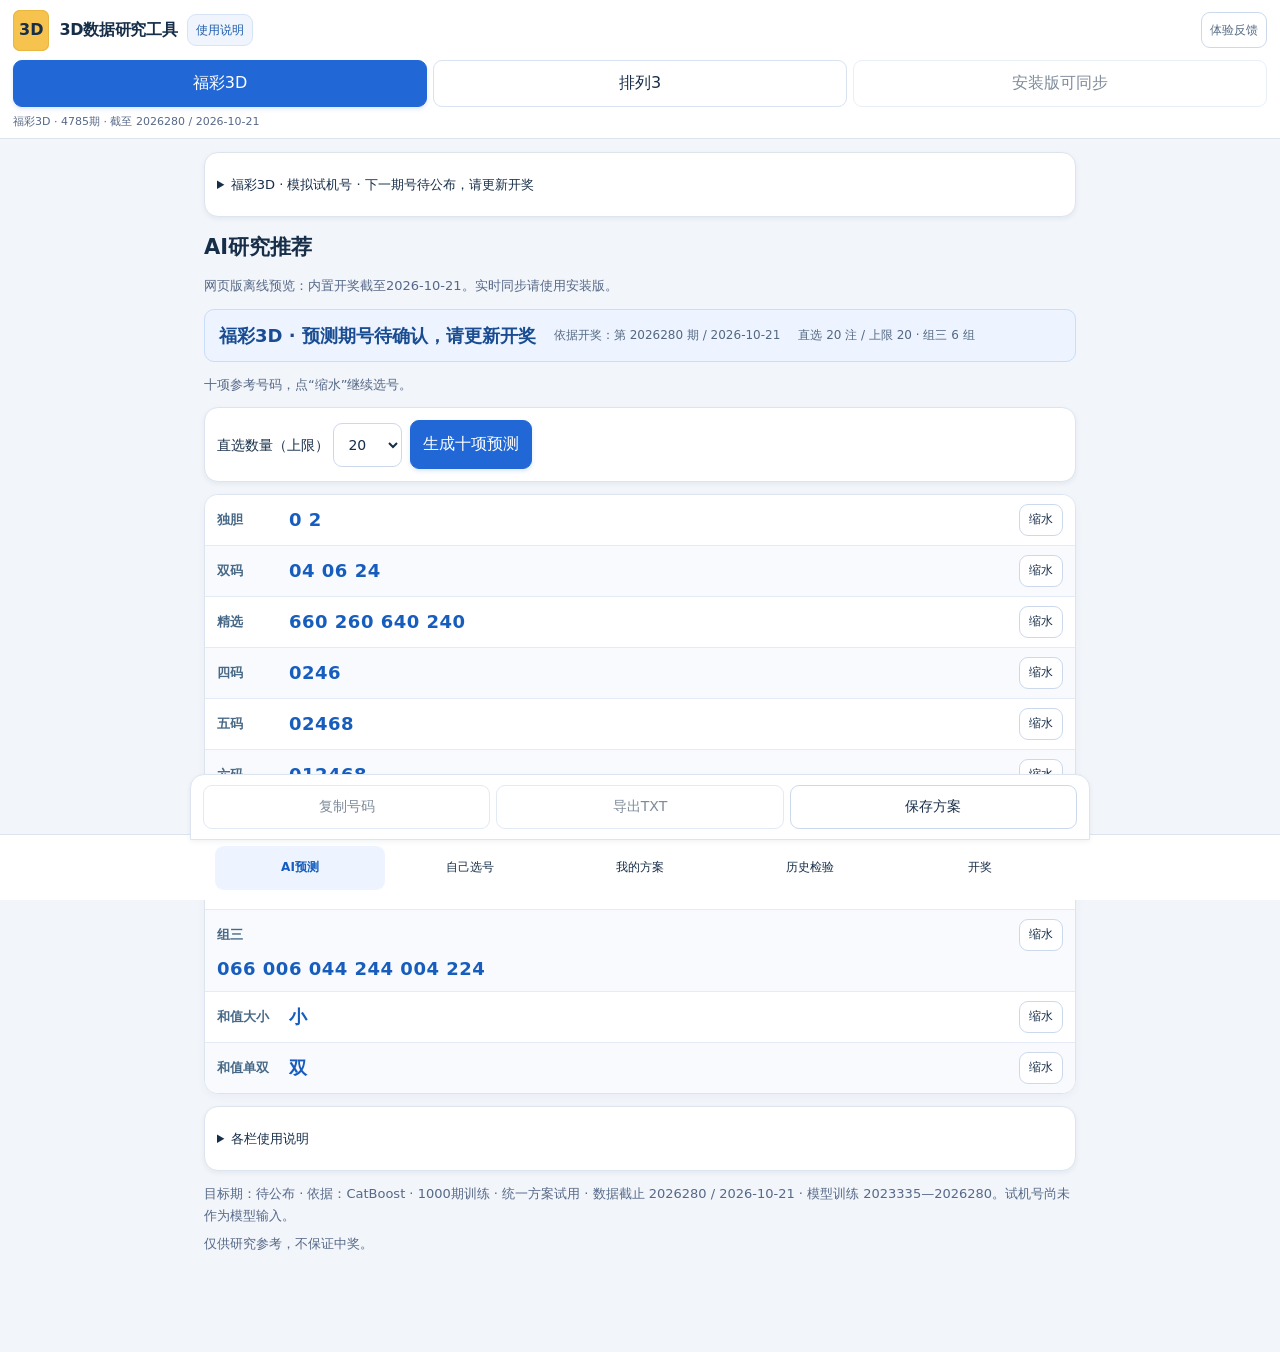
==== commit 3a5adc6b: "Publish 1.0.5 coherent forecast trial clients and preview" ====
--- a/preview/index.html
+++ b/preview/index.html
@@ -1,7 +1,7 @@
-<!doctype html><html lang="zh-CN"><head><meta charset="utf-8"><meta name="viewport" content="width=device-width,initial-scale=1,viewport-fit=cover"><title>3D数据研究工具</title><link rel="stylesheet" href="style.css?v=1.0.0"><script defer src="build_info.js"></script><script defer src="conditions.js?v=1.0.0"></script><script defer src="core.js?v=1.0.0"></script><script defer src="forecast_ten.js?v=1.0.4"></script><script defer src="recovery.js?v=1.0.0"></script><script defer src="condition_ui.js?v=1.0.0"></script><script defer src="condition_panels.js?v=1.0.0"></script><script defer src="filter_flow.js?v=1.0.0"></script><script defer src="feedback.js?v=1.0.0"></script><script defer src="trial.js?v=1.0.0"></script><script defer src="workbench.js?v=1.0.0"></script><script defer src="omissions.js?v=1.0.0"></script><script defer src="workbench_ui.js?v=1.0.0"></script><script defer src="quick_conditions.js?v=1.0.0"></script><script defer src="extended_filters.js"></script><script defer src="release_checks.js?v=1.0.0"></script><script defer src="selection_ui.js?v=1.0.0"></script><script defer src="mobile_conditions.js?v=1.0.0"></script><script defer src="mobile_layout.js?v=1.0.0"></script><script defer src="app.js?v=1.0.0"></script><link rel="stylesheet" href="mobile_selection.css?v=1.0.0"><link rel="stylesheet" href="guide.css?v=1.0.0"><link rel="stylesheet" href="product_theme.css?v=1.0.0"><script defer src="product_ui.js?v=1.0.0"></script><script defer src="usability_ui.js"></script></head>
-<body class="product-polish"><header><div><b class="badge">3D</b><strong>3D数据研究工具</strong><small>网页版离线预览 1.0.4</small><small class="preview-notice">离线预览 · 实时同步请用安装版</small><button id="open-usage" type="button">使用说明</button><button id="open-feedback" class="feedback-link" disabled>体验反馈</button></div><div class="switch"><button data-lottery="FC3D" class="active">福彩3D</button><button data-lottery="PL3">排列3</button><button id="update" disabled>安装版可同步</button></div><p id="status" role="status">正在读取本机数据…</p><p id="sync-status" class="hidden" role="status"></p></header>
+<!doctype html><html lang="zh-CN"><head><meta charset="utf-8"><meta name="viewport" content="width=device-width,initial-scale=1,viewport-fit=cover"><title>3D数据研究工具</title><link rel="stylesheet" href="style.css?v=1.0.5"><script defer src="build_info.js"></script><script defer src="conditions.js?v=1.0.5"></script><script defer src="core.js?v=1.0.5"></script><script defer src="forecast_ten.js?v=1.0.5"></script><script defer src="recovery.js?v=1.0.5"></script><script defer src="condition_ui.js?v=1.0.5"></script><script defer src="condition_panels.js?v=1.0.5"></script><script defer src="filter_flow.js?v=1.0.5"></script><script defer src="feedback.js?v=1.0.5"></script><script defer src="trial.js?v=1.0.5"></script><script defer src="workbench.js?v=1.0.5"></script><script defer src="omissions.js?v=1.0.5"></script><script defer src="workbench_ui.js?v=1.0.5"></script><script defer src="quick_conditions.js?v=1.0.5"></script><script defer src="extended_filters.js"></script><script defer src="release_checks.js?v=1.0.5"></script><script defer src="selection_ui.js?v=1.0.5"></script><script defer src="mobile_conditions.js?v=1.0.5"></script><script defer src="mobile_layout.js?v=1.0.5"></script><script defer src="app.js?v=1.0.5"></script><link rel="stylesheet" href="mobile_selection.css?v=1.0.5"><link rel="stylesheet" href="guide.css?v=1.0.5"><link rel="stylesheet" href="product_theme.css?v=1.0.5"><script defer src="product_ui.js?v=1.0.5"></script><script defer src="usability_ui.js"></script></head>
+<body class="product-polish"><header><div><b class="badge">3D</b><strong>3D数据研究工具</strong><small>网页版离线预览 1.0.5</small><small class="preview-notice">离线预览 · 实时同步请用安装版</small><button id="open-usage" type="button">使用说明</button><button id="open-feedback" class="feedback-link" disabled>体验反馈</button></div><div class="switch"><button data-lottery="FC3D" class="active">福彩3D</button><button data-lottery="PL3">排列3</button><button id="update" disabled>安装版可同步</button></div><p id="status" role="status">正在读取本机数据…</p><p id="sync-status" class="hidden" role="status"></p></header>
 <main><details id="trial-card" class="card hidden"><summary id="trial-summary">模拟试机号 · 尚未获取</summary><p id="trial-current"></p><p>模拟试机号 · 乐彩网（非官方）</p><p id="trial-status" role="status"></p><div class="controls"><button id="refresh-trial">刷新试机号</button><button id="open-trial-source">查看来源</button></div><p id="trial-preview" class="hidden">浏览器中显示内置记录，联网刷新请使用安卓版。</p><details><summary>最近10期试机号</summary><div id="trial-history"></div></details></details>
- <section id="prediction" class="page"><h1>AI研究推荐</h1><p>网页版离线预览：内置开奖截至2026-10-21。实时开奖、17500试机号同步及系统复制导出，请安装客户端；这里不是在线实时服务。</p><p>十项参考号码，点“缩水”继续选号。</p><div class="card controls"><label>直选数量 <select id="count"><option>10</option><option selected>20</option><option>50</option><option>100</option></select></label><button id="generate" class="primary">生成十项预测</button></div><div id="forecast"></div><div id="prediction-actions" class="card hidden mobile-actionbar"><button id="copy-forecast" disabled>复制号码</button><button id="export-forecast" disabled>导出TXT</button><button id="save-prediction">保存方案</button></div><details class="card forecast-help"><summary>各栏使用说明</summary><p>独胆：两个备选数字出现任意一个，不限位置。双码：任一组的两个不同数字同时出现，不限位置。</p><p>精选、直选：任一注与开奖号逐位相同。四码、五码、六码：开奖三位都在对应数字池内，可重号。</p><p>组三：恰有两个相同数字，不含豹子；不分位置。</p><p>和值大小：三位相加，0—13为小、14—27为大。和值单双：和值奇数为单、偶数为双。两项分别预测和检验。</p><p>本版按历史实验综合指标选入模型，尚未证明未来优势。试机号先于开奖号公布，显示当期模拟记录；预测使用已完成开奖历史，尚未把试机号作为模型输入。</p></details><p id="basis"></p><p>仅供研究参考，不保证中奖。</p></section>
+ <section id="prediction" class="page"><h1>AI研究推荐</h1><p>网页版离线预览：内置开奖截至2026-10-21。实时同步请使用安装版。</p><div id="forecast-period" class="forecast-period hidden" role="status" aria-live="polite"></div><p>十项参考号码，点“缩水”继续选号。</p><div class="card controls"><label>直选数量（上限） <select id="count"><option>10</option><option selected>20</option><option>50</option><option>100</option></select></label><button id="generate" class="primary">生成十项预测</button></div><div id="forecast"></div><div id="prediction-actions" class="card hidden mobile-actionbar"><button id="copy-forecast" disabled>复制号码</button><button id="export-forecast" disabled>导出TXT</button><button id="save-prediction">保存方案</button></div><details class="card forecast-help"><summary>各栏使用说明</summary><p>独胆：两个备选数字出现任意一个，不限位置。双码：任一组的两个不同数字同时出现，不限位置。</p><p>精选、直选：任一注与开奖号逐位相同。四码、五码、六码：开奖三位都在对应数字池内，可重号。</p><p>组三：恰有两个相同数字，不含豹子；不分位置，显示实际符合的组数。</p><p>统一方案：四码包含独胆，五码包含四码，六码包含五码；精选、直选与组三符合同一组号码及和值条件。直选数量是上限。</p><p>和值大小：三位相加，0—13为小、14—27为大。和值单双：和值奇数为单、偶数为双。两项分别预测和检验。</p><p>本版按历史实验综合指标选入模型，尚未证明未来优势。试机号先于开奖号公布，显示当期模拟记录；预测使用已完成开奖历史，尚未把试机号作为模型输入。</p></details><p id="basis"></p><p>仅供研究参考，不保证中奖。</p></section>
  <section id="filter" class="page hidden"><div id="quick-flow" class="quick-flow hidden"></div><h1>自己选号与缩水</h1><p id="condition-instructions">选分类、勾取值，再计算。已启用的条件同时生效。</p><div id="workbench-base" class="card hidden"></div><div id="filter-explanation" class="hidden"><details class="card"><summary id="filter-selected-count">已选0项条件</summary><div id="filter-selected"></div></details><div id="filter-conflict" class="card hidden" role="status"></div><details class="card"><summary>查看缩水过程</summary><p id="filter-flow-status">计算后显示每步筛掉多少注。</p><p id="filter-baseline"></p><div id="filter-steps"></div></details></div><div id="quick-condition-menu" class="quick-condition-menu hidden"></div><div id="condition-panel-actions" class="condition-panel-actions hidden"><button id="condition-mode-common">常用条件</button><button id="condition-mode-all">全部条件</button></div><div id="condition-category-nav" class="condition-nav" aria-label="缩水条件分类"></div><div id="condition-categories"></div><div id="workbench-rules" class="card hidden"></div><details class="card"><summary>定位选择：百、十、个位</summary><div id="positions"></div><label>号码形态 <select id="pattern"><option value="all">全部</option><option value="group6">组六（全不同）</option><option value="group3">组三（恰好两同）</option><option value="triple">豹子（三同）</option></select></label></details><details class="card"><summary>组选间距与数值范围</summary><p>可设置最小值到最大值；和值、和尾、跨度也可在上方类别中多选。</p><div class="controls"><select id="field" aria-label="条件"></select><input id="range-min" type="number" min="0" value="0" aria-label="最小值"><span>到</span><input id="range-max" type="number" min="0" value="27" aria-label="最大值"><select id="range-polarity" class="condition-polarity" aria-label="数值范围处理方式"><option value="keep">保留所选</option><option value="exclude">排除所选</option></select><button id="add-range">添加</button></div><div id="ranges"></div></details><div class="card"><p id="snapshot">没有使用预测快照</p><button id="clear-snapshot" class="hidden">移除预测条件</button></div><details id="number-panel" class="card"><summary>查看保留号码</summary><textarea id="numbers" readonly aria-label="保留号码" rows="6"></textarea><button id="copy-numbers">复制号码</button></details><div class="card mobile-actionbar filter-actionbar"><p id="remaining">还未计算</p><button id="run-filter" class="primary">计算</button><button id="view-numbers">看号码</button><button id="quick-copy-numbers">复制</button><button id="save-filter">保存方案</button><button id="clear-filter">清空</button></div></section>
  <section id="plans" class="page hidden"><h1>我的方案</h1><p>方案和号码只保存在这台手机。安卓方案暂不与Windows方案互导。</p><div id="plan-list"></div></section>
  <section id="checks" class="page hidden"><h1>历史检验</h1><div class="card controls"><label>最近 <select id="window"><option>30</option><option>50</option><option>100</option><option>300</option></select>期</label><button id="check-ai" class="primary">检验AI十项</button><button id="cancel-check">取消</button><label>保存的方案 <select id="check-plan"><option value="">先保存一个方案</option></select></label><button id="check-fixed">检验该方案</button></div><p id="progress" role="status"></p><div id="check-result"></div><div class="card"><p>AI检验读取使用开奖前历史重建的已审计记录，按固定周期训练；未覆盖期数跳过，不是当时已发布的预测。固定方案检验则用当前保存的号码与过去开奖比较，不能算作提前预测。</p><p>“猜中期数”表示号码符合该栏规则；各栏规则和随机基准不同。历史命中率不代表未来中奖概率。</p></div></section>
--- a/preview/style.css
+++ b/preview/style.css
@@ -14,3 +14,5 @@
 #workbench-base label,#wb-rule-form label,#omission-workbench label{display:block;margin:10px 0}#workbench-base input,#workbench-base textarea,#wb-rule-form input,#wb-rule-form textarea,#omission-workbench input{width:100%;box-sizing:border-box;margin-top:5px}#workbench-base button,#workbench-rules button{margin:4px 5px 4px 0}#workbench-base select,#workbench-rules select{max-width:100%}.wb-saved-row{border-top:1px solid #dce5f4;padding:12px 0}.wb-saved-row strong,.wb-saved-row p{overflow-wrap:anywhere}.omission-menu{display:grid;grid-template-columns:repeat(3,minmax(0,1fr));gap:7px}.omission-menu button{font-size:12px;padding:10px 4px}.omission-row{display:grid;grid-template-columns:1fr 1fr;gap:6px;border-top:1px solid #dce5f4;padding:12px 0;font-size:12px}.omission-row strong{grid-column:1/-1;font-size:16px}.omission-row span{overflow-wrap:anywhere}#omission-workbench .controls{flex-wrap:wrap}#omission-workbench p{font-size:12px;line-height:1.6}
 
 .quick-flow,.quick-condition-menu{display:grid;gap:7px;margin:12px 0}.quick-flow{grid-template-columns:repeat(3,minmax(0,1fr))}.quick-flow #clear-filter{grid-column:1/-1;justify-self:end;font-size:12px;min-height:32px}.quick-condition-menu{grid-template-columns:repeat(3,minmax(0,1fr))}.quick-flow button,.quick-condition-menu button{padding:9px 4px;font-size:12px;min-height:42px}.quick-editor-row{border-top:1px solid #e4ebf6;padding:10px 0}.quick-editor-row label{display:block;margin:8px 0}.quick-editor-row input[type=text],.quick-editor-row textarea{width:100%;box-sizing:border-box;margin-top:5px}.quick-editor-row textarea{min-height:100px}.quick-editor-row p{font-size:12px;line-height:1.6}.quick-digits{display:grid;grid-template-columns:repeat(5,minmax(0,1fr));gap:6px}.quick-digits label{display:flex;gap:4px;align-items:center;border:1px solid #dce5f4;border-radius:8px;padding:8px}.quick-digits input{width:auto}.quick-condition-card>summary{display:flex;justify-content:space-between;gap:8px}.quick-condition-card select{max-width:100%;margin:8px 0}.quick-rule-note{color:#446080}.quick-actionbar #wb-base-transfer{margin:0;min-width:0;flex:1}.quick-actionbar button{flex:1;min-width:0}.quick-actionbar .hidden{display:none}#quick-recovery{background:#fff7ee}
+
+.forecast-period{display:flex;flex-wrap:wrap;align-items:center;gap:6px 18px;margin:12px 0;padding:12px 14px;border:1px solid #c9dcfa;border-radius:10px;background:#edf4ff;color:#194c91}.forecast-period strong{font-size:18px;line-height:1.5;overflow-wrap:anywhere}.forecast-period span{font-size:12px;line-height:1.6;color:#536883}.forecast-period.hidden{display:none}
